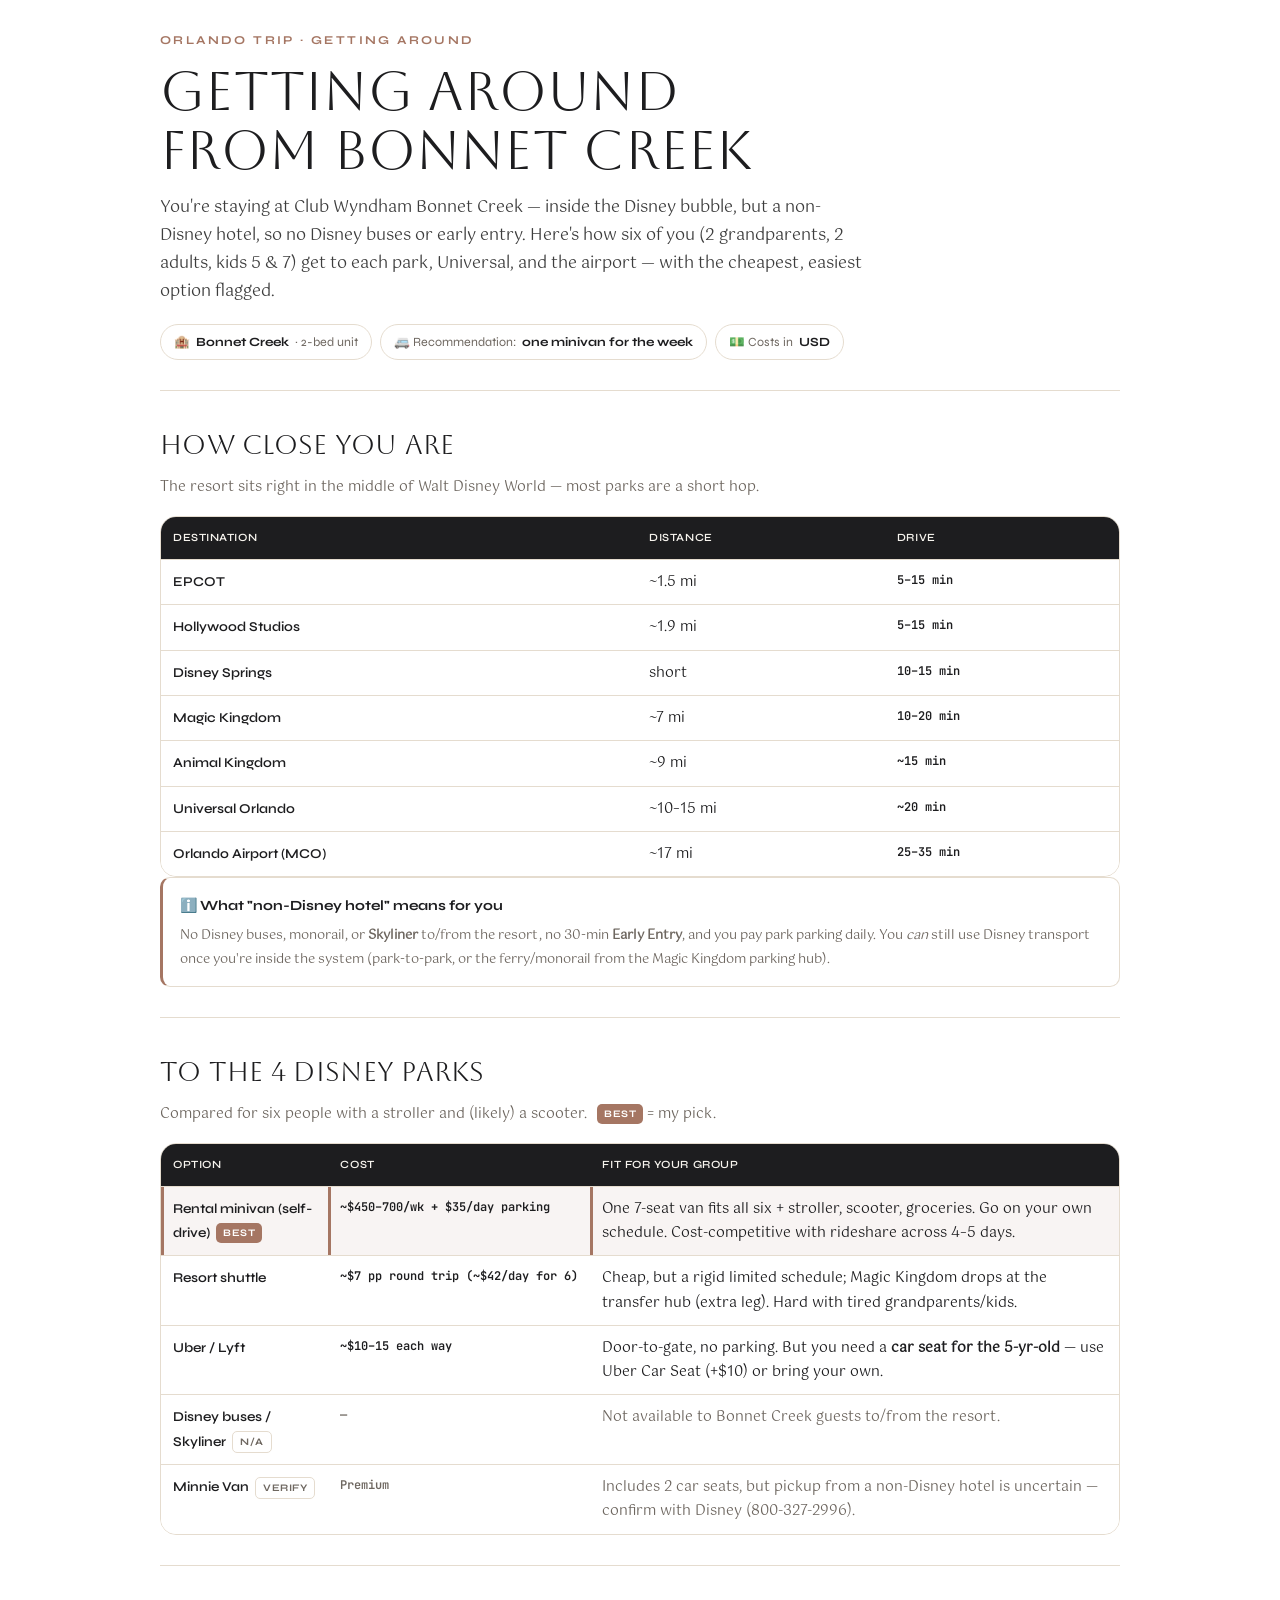
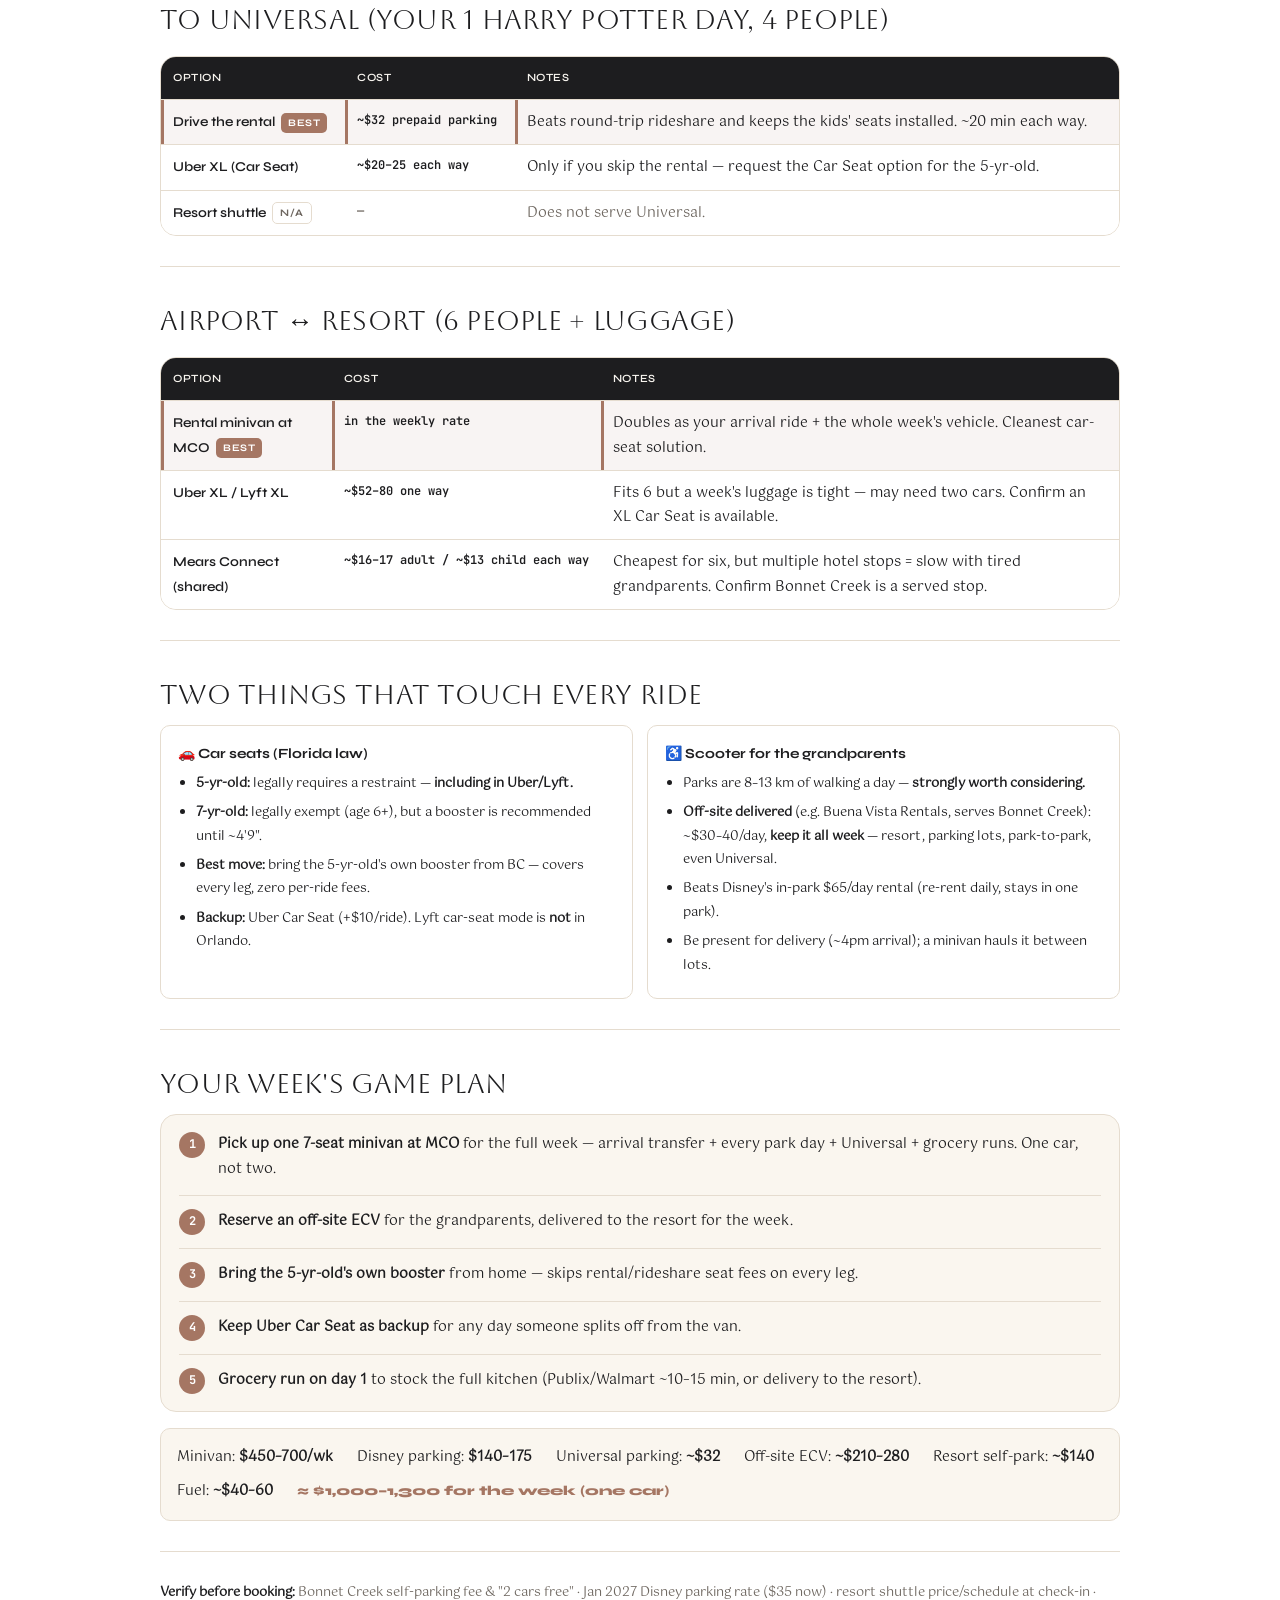
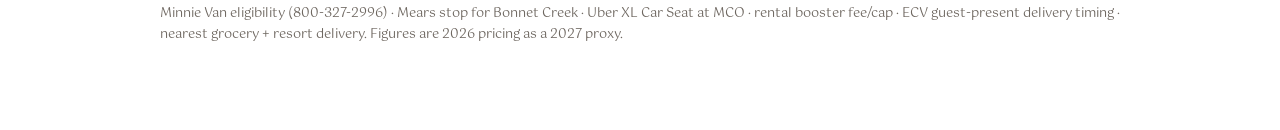
==== getting-around.html @ 9d014bed "Orlando 2027 family trip planner — initial site Magic Kingdom day planner, Money Map, and Getting Ar" ====
<!doctype html>
<html lang="en">
<head>
<meta charset="utf-8">
<meta name="viewport" content="width=device-width, initial-scale=1">
<title>Orlando 2027 — Getting Around</title>
<link rel="stylesheet" href="styles.css">
</head>
<body>
<div class="wrap">
  <header>
    <p class="eyebrow">Orlando Trip · Getting Around</p>
    <h1>Getting around from Bonnet Creek</h1>
    <p class="sub">You're staying at Club Wyndham Bonnet Creek — inside the Disney bubble, but a non-Disney hotel, so no Disney buses or early entry. Here's how six of you (2 grandparents, 2 adults, kids 5 &amp; 7) get to each park, Universal, and the airport — with the cheapest, easiest option flagged.</p>
    <div class="meta-row">
      <span class="chip">🏨 <b>Bonnet Creek</b> · 2-bed unit</span>
      <span class="chip">🚐 Recommendation: <b>one minivan for the week</b></span>
      <span class="chip">💵 Costs in <b>USD</b></span>
    </div>
  </header>

  <hr class="rule" />

  <h2>How close you are</h2>
  <p class="h2note">The resort sits right in the middle of Walt Disney World — most parks are a short hop.</p>
  <div class="tablecard"><div class="scroller"><table>
    <thead><tr><th>Destination</th><th>Distance</th><th>Drive</th></tr></thead>
    <tbody>
      <tr><td class="opt">EPCOT</td><td>~1.5 mi</td><td class="money-c">5–15 min</td></tr>
      <tr><td class="opt">Hollywood Studios</td><td>~1.9 mi</td><td class="money-c">5–15 min</td></tr>
      <tr><td class="opt">Disney Springs</td><td>short</td><td class="money-c">10–15 min</td></tr>
      <tr><td class="opt">Magic Kingdom</td><td>~7 mi</td><td class="money-c">10–20 min</td></tr>
      <tr><td class="opt">Animal Kingdom</td><td>~9 mi</td><td class="money-c">~15 min</td></tr>
      <tr><td class="opt">Universal Orlando</td><td>~10–15 mi</td><td class="money-c">~20 min</td></tr>
      <tr><td class="opt">Orlando Airport (MCO)</td><td>~17 mi</td><td class="money-c">25–35 min</td></tr>
    </tbody>
  </table></div></div>
  <div class="flag"><h4>ℹ️ What "non-Disney hotel" means for you</h4><p>No Disney buses, monorail, or <b>Skyliner</b> to/from the resort, no 30-min <b>Early Entry</b>, and you pay park parking daily. You <em>can</em> still use Disney transport once you're inside the system (park-to-park, or the ferry/monorail from the Magic Kingdom parking hub).</p></div>

  <hr class="rule" />

  <h2>To the 4 Disney parks</h2>
  <p class="h2note">Compared for six people with a stroller and (likely) a scooter. <span class="tag best">Best</span> = my pick.</p>
  <div class="tablecard"><div class="scroller"><table>
    <thead><tr><th>Option</th><th>Cost</th><th>Fit for your group</th></tr></thead>
    <tbody>
      <tr class="pick"><td><span class="opt">Rental minivan (self-drive)</span><span class="tag best">Best</span></td><td class="money-c">~$450–700/wk + $35/day parking</td><td>One 7-seat van fits all six + stroller, scooter, groceries. Go on your own schedule. Cost-competitive with rideshare across 4–5 days.</td></tr>
      <tr><td><span class="opt">Resort shuttle</span></td><td class="money-c">~$7 pp round trip (~$42/day for 6)</td><td>Cheap, but a rigid limited schedule; Magic Kingdom drops at the transfer hub (extra leg). Hard with tired grandparents/kids.</td></tr>
      <tr><td><span class="opt">Uber / Lyft</span></td><td class="money-c">~$10–15 each way</td><td>Door-to-gate, no parking. But you need a <b>car seat for the 5-yr-old</b> — use Uber Car Seat (+$10) or bring your own.</td></tr>
      <tr class="off"><td><span class="opt">Disney buses / Skyliner</span><span class="tag no">N/A</span></td><td class="money-c">—</td><td>Not available to Bonnet Creek guests to/from the resort.</td></tr>
      <tr class="off"><td><span class="opt">Minnie Van</span><span class="tag no">Verify</span></td><td class="money-c">Premium</td><td>Includes 2 car seats, but pickup from a non-Disney hotel is uncertain — confirm with Disney (800-327-2996).</td></tr>
    </tbody>
  </table></div></div>

  <hr class="rule" />

  <h2>To Universal (your 1 Harry Potter day, 4 people)</h2>
  <div class="tablecard"><div class="scroller"><table>
    <thead><tr><th>Option</th><th>Cost</th><th>Notes</th></tr></thead>
    <tbody>
      <tr class="pick"><td><span class="opt">Drive the rental</span><span class="tag best">Best</span></td><td class="money-c">~$32 prepaid parking</td><td>Beats round-trip rideshare and keeps the kids' seats installed. ~20 min each way.</td></tr>
      <tr><td><span class="opt">Uber XL (Car Seat)</span></td><td class="money-c">~$20–25 each way</td><td>Only if you skip the rental — request the Car Seat option for the 5-yr-old.</td></tr>
      <tr class="off"><td><span class="opt">Resort shuttle</span><span class="tag no">N/A</span></td><td class="money-c">—</td><td>Does not serve Universal.</td></tr>
    </tbody>
  </table></div></div>

  <hr class="rule" />

  <h2>Airport ↔ resort (6 people + luggage)</h2>
  <div class="tablecard"><div class="scroller"><table>
    <thead><tr><th>Option</th><th>Cost</th><th>Notes</th></tr></thead>
    <tbody>
      <tr class="pick"><td><span class="opt">Rental minivan at MCO</span><span class="tag best">Best</span></td><td class="money-c">in the weekly rate</td><td>Doubles as your arrival ride + the whole week's vehicle. Cleanest car-seat solution.</td></tr>
      <tr><td><span class="opt">Uber XL / Lyft XL</span></td><td class="money-c">~$52–80 one way</td><td>Fits 6 but a week's luggage is tight — may need two cars. Confirm an XL Car Seat is available.</td></tr>
      <tr><td><span class="opt">Mears Connect (shared)</span></td><td class="money-c">~$16–17 adult / ~$13 child each way</td><td>Cheapest for six, but multiple hotel stops = slow with tired grandparents. Confirm Bonnet Creek is a served stop.</td></tr>
    </tbody>
  </table></div></div>

  <hr class="rule" />

  <h2>Two things that touch every ride</h2>
  <div class="cards">
    <div class="card"><h4>🚗 Car seats (Florida law)</h4><ul>
      <li><b>5-yr-old:</b> legally requires a restraint — <b>including in Uber/Lyft.</b></li>
      <li><b>7-yr-old:</b> legally exempt (age 6+), but a booster is recommended until ~4'9".</li>
      <li><b>Best move:</b> bring the 5-yr-old's own booster from BC — covers every leg, zero per-ride fees.</li>
      <li><b>Backup:</b> Uber Car Seat (+$10/ride). Lyft car-seat mode is <b>not</b> in Orlando.</li>
    </ul></div>
    <div class="card"><h4>♿ Scooter for the grandparents</h4><ul>
      <li>Parks are 8–13 km of walking a day — <b>strongly worth considering.</b></li>
      <li><b>Off-site delivered</b> (e.g. Buena Vista Rentals, serves Bonnet Creek): ~$30–40/day, <b>keep it all week</b> — resort, parking lots, park-to-park, even Universal.</li>
      <li>Beats Disney's in-park $65/day rental (re-rent daily, stays in one park).</li>
      <li>Be present for delivery (~4pm arrival); a minivan hauls it between lots.</li>
    </ul></div>
  </div>

  <hr class="rule" />

  <h2>Your week's game plan</h2>
  <div class="plan-steps">
    <div class="st"><div class="n">1</div><div class="t"><b>Pick up one 7-seat minivan at MCO</b> for the full week — arrival transfer + every park day + Universal + grocery runs. One car, not two.</div></div>
    <div class="st"><div class="n">2</div><div class="t"><b>Reserve an off-site ECV</b> for the grandparents, delivered to the resort for the week.</div></div>
    <div class="st"><div class="n">3</div><div class="t"><b>Bring the 5-yr-old's own booster</b> from home — skips rental/rideshare seat fees on every leg.</div></div>
    <div class="st"><div class="n">4</div><div class="t"><b>Keep Uber Car Seat as backup</b> for any day someone splits off from the van.</div></div>
    <div class="st"><div class="n">5</div><div class="t"><b>Grocery run on day 1</b> to stock the full kitchen (Publix/Walmart ~10–15 min, or delivery to the resort).</div></div>
  </div>
  <div class="costbox">
    <div>Minivan: <b>$450–700/wk</b></div>
    <div>Disney parking: <b>$140–175</b></div>
    <div>Universal parking: <b>~$32</b></div>
    <div>Off-site ECV: <b>~$210–280</b></div>
    <div>Resort self-park: <b>~$140</b></div>
    <div>Fuel: <b>~$40–60</b></div>
    <div class="tot">≈ $1,000–1,300 for the week (one car)</div>
  </div>

  <hr class="rule" />

  <p class="foot"><b>Verify before booking:</b> Bonnet Creek self-parking fee &amp; "2 cars free" · Jan 2027 Disney parking rate ($35 now) · resort shuttle price/schedule at check-in · Minnie Van eligibility (800-327-2996) · Mears stop for Bonnet Creek · Uber XL Car Seat at MCO · rental booster fee/cap · ECV guest-present delivery timing · nearest grocery + resort delivery. Figures are 2026 pricing as a 2027 proxy.</p>
</div>
</body>
</html>
---- styles.css ----
/* Orlando 2027 — Upstream Editorial (on white). Personal use. */
@import url('https://fonts.googleapis.com/css2?family=Aboreto&family=Gotu&family=Syne:wght@600;700;800&family=JetBrains+Mono:wght@500;700&display=swap');

:root{
  --bg:#ffffff; --raised:#FAF6EF; --surface:#ffffff;
  --ink:#1d1d1f; --ink-2:#3D3D3D; --muted:#6e6760;
  --line:#e5dccf; --line-2:#D1D6D6;
  --clay:#A57663; --clay-h:#8a5f4f; --gold:#D8A36B; --sage:#5b7a5e; --terra:#b04a37; --amber:#c88a2a; --tert:#92887F;
  --radius:16px; --radius-sm:10px;
  --shadow:0 1px 2px rgba(29,29,31,.04), 0 10px 28px rgba(29,29,31,.05);
  /* land wayfinding (earthy) */
  --l-main:#A57663; --l-adv:#5b7a5e; --l-front:#c88a2a; --l-lib:#92887F; --l-fant:#b04a37; --l-tom:#6e6760;
}

*{ box-sizing:border-box; }
html{ -webkit-text-size-adjust:100%; }
body{ margin:0; background:var(--bg); color:var(--ink); font-family:'Gotu',Georgia,serif; font-size:15px; line-height:1.8; -webkit-font-smoothing:antialiased; }
.wrap{ max-width:1000px; margin:0 auto; padding:30px 20px 72px; }

.eyebrow{ font-family:'Syne',sans-serif; font-size:12px; font-weight:700; letter-spacing:.2em; text-transform:uppercase; color:var(--clay); margin:0 0 10px; }
h1{ font-family:'Aboreto',serif; font-weight:400; font-size:clamp(34px,5.5vw,54px); line-height:1.1; margin:0 0 14px; letter-spacing:.005em; color:var(--ink); text-wrap:balance; }
h2{ font-family:'Aboreto',serif; font-weight:400; font-size:clamp(21px,3vw,27px); margin:0 0 5px; letter-spacing:.01em; }
h3{ font-family:'Syne',sans-serif; font-weight:700; font-size:15px; margin:0 0 6px; }
.sub{ color:var(--ink-2); font-size:15.5px; margin:0; max-width:64ch; }
.h2note{ color:var(--muted); font-size:14px; margin:2px 0 16px; max-width:70ch; }

.meta-row{ display:flex; flex-wrap:wrap; gap:8px; margin-top:18px; }
.chip{ display:inline-flex; align-items:center; gap:6px; background:var(--surface); border:1px solid var(--line); border-radius:100px; padding:6px 13px; font-size:12.5px; color:var(--muted); font-family:'Syne',sans-serif; }
.chip b{ color:var(--ink); font-weight:700; }

.rule{ height:1px; background:var(--line); border:0; margin:30px 0; }

/* map */
.mapcard{ background:var(--raised); border:1px solid var(--line); border-radius:var(--radius); padding:10px; }
.mapcard img{ width:100%; height:auto; display:block; border-radius:10px; cursor:zoom-in; background:#fff; }
.mapcap{ font-size:12.5px; color:var(--muted); margin:10px 4px 2px; }
.legend{ display:flex; flex-wrap:wrap; gap:8px 16px; margin:14px 2px 2px; }
.lg{ display:inline-flex; align-items:center; gap:7px; font-size:12.5px; color:var(--muted); font-family:'Syne',sans-serif; }
.sw{ width:12px; height:12px; border-radius:3px; flex:none; }

.route{ background:var(--raised); border:1px solid var(--line); border-left:3px solid var(--clay); border-radius:var(--radius-sm); padding:14px 16px; margin-top:14px; }
.route h3{ color:var(--clay); font-size:12px; letter-spacing:.12em; text-transform:uppercase; margin:0 0 7px; }
.route p{ margin:0; font-size:14px; }
.route .step{ color:var(--muted); }

/* cards / callouts */
.cards,.callout,.flags{ display:grid; grid-template-columns:repeat(auto-fit,minmax(250px,1fr)); gap:14px; }
.card,.exp,.flag{ background:var(--surface); border:1px solid var(--line); border-radius:var(--radius-sm); padding:15px 17px; }
.exp,.flag{ border-left:3px solid var(--clay); }
.flag.red{ border-left-color:var(--terra); }
.card h3,.card h4,.exp h4,.flag h4{ font-family:'Syne',sans-serif; font-weight:700; margin:0 0 6px; font-size:14px; }
.card p,.exp p,.flag p{ margin:0; font-size:13px; color:var(--muted); }
.card ul{ margin:0; padding-left:18px; } .card li{ font-size:13px; margin-bottom:6px; }
.exp .cost{ color:var(--amber); font-family:'JetBrains Mono',monospace; font-weight:700; }

/* tables */
.tablecard{ border:1px solid var(--line); border-radius:var(--radius); overflow:hidden; margin-top:12px; }
.scroller{ overflow-x:auto; -webkit-overflow-scrolling:touch; }
table{ border-collapse:collapse; width:100%; min-width:760px; font-size:13.5px; }
thead th{ position:sticky; top:0; z-index:2; background:var(--ink); color:#f7f4ee; text-align:left; font-family:'Syne',sans-serif; font-weight:600; font-size:11px; letter-spacing:.05em; text-transform:uppercase; padding:11px 12px; white-space:nowrap; }
tbody td{ padding:10px 12px; border-top:1px solid var(--line); vertical-align:top; background:var(--surface); }
tbody tr:hover td{ background:var(--raised); }
th.stick,td.stick{ position:sticky; left:0; z-index:1; min-width:240px; }
thead th.stick{ z-index:3; }
td.stick{ background:var(--surface); box-shadow:1px 0 0 var(--line); }
tbody tr:hover td.stick{ background:var(--raised); }
.landrow td{ background:var(--raised); border-top:2px solid var(--line); font-family:'Syne',sans-serif; font-weight:700; font-size:12px; letter-spacing:.05em; text-transform:uppercase; color:var(--clay); padding:8px 12px; position:sticky; left:0; }
.grouprow td{ background:var(--raised); border-top:2px solid var(--line); font-family:'Syne',sans-serif; font-weight:700; font-size:12px; letter-spacing:.05em; text-transform:uppercase; color:var(--clay); padding:8px 12px; }

.num{ display:inline-flex; align-items:center; justify-content:center; min-width:24px; height:24px; padding:0 5px; border-radius:7px; color:#fff; font-family:'JetBrains Mono',monospace; font-size:12px; font-weight:700; flex:none; }
.aname{ font-family:'Syne',sans-serif; font-weight:600; color:var(--ink); }
.subtle{ color:var(--muted); font-size:11.5px; }
.pills{ display:flex; flex-wrap:wrap; gap:4px; margin-top:6px; }
.pill{ font-family:'Syne',sans-serif; font-size:10.5px; font-weight:600; padding:1px 7px; border-radius:5px; border:1px solid; white-space:nowrap; }
.stars{ color:var(--gold); font-size:12px; letter-spacing:1px; }
.p-thrill{ color:var(--terra); border-color:color-mix(in srgb,var(--terra) 45%,transparent); background:color-mix(in srgb,var(--terra) 9%,transparent); }
.p-dark{ color:var(--ink-2); border-color:color-mix(in srgb,var(--ink-2) 35%,transparent); background:color-mix(in srgb,var(--ink-2) 7%,transparent); }
.p-drop{ color:var(--clay); border-color:color-mix(in srgb,var(--clay) 45%,transparent); background:color-mix(in srgb,var(--clay) 9%,transparent); }
.p-spin{ color:var(--amber); border-color:color-mix(in srgb,var(--amber) 45%,transparent); background:color-mix(in srgb,var(--amber) 9%,transparent); }
.p-wet{ color:var(--tert); border-color:color-mix(in srgb,var(--tert) 50%,transparent); background:color-mix(in srgb,var(--tert) 10%,transparent); }
.p-ac{ color:var(--sage); border-color:color-mix(in srgb,var(--sage) 45%,transparent); background:color-mix(in srgb,var(--sage) 9%,transparent); }
.p-swap{ color:var(--clay); border-color:color-mix(in srgb,var(--clay) 45%,transparent); background:color-mix(in srgb,var(--clay) 9%,transparent); }
.p-meet{ color:var(--gold); border-color:color-mix(in srgb,var(--gold) 55%,transparent); background:color-mix(in srgb,var(--gold) 12%,transparent); }

.wait,.len{ font-family:'JetBrains Mono',monospace; font-size:12px; white-space:nowrap; }
.wait{ font-weight:700; }
.ll{ font-family:'JetBrains Mono',monospace; font-size:11px; font-weight:700; white-space:nowrap; }
.ll-mp{ color:var(--clay);} .ll-ill{ color:var(--terra);} .ll-vq{ color:var(--sage);} .ll-no{ color:var(--muted); font-weight:500; }
.plan{ display:inline-flex; align-items:center; justify-content:center; min-width:24px; height:24px; padding:0 7px; border-radius:6px; background:var(--clay); color:#fff; font-family:'JetBrains Mono',monospace; font-weight:700; font-size:12px; }
.plan.flex{ background:transparent; color:var(--muted); border:1px dashed var(--line); font-weight:500; }

/* editable */
th.mycol{ background:var(--clay); }
td.mycol{ background:color-mix(in srgb,var(--clay) 6%,var(--surface)); }
tbody tr:hover td.mycol{ background:color-mix(in srgb,var(--clay) 10%,var(--raised)); }
.myorder,.mynote{ font-family:'Gotu',serif; font-size:12.5px; padding:5px 7px; border:1px solid var(--line); border-radius:6px; background:#fff; color:var(--ink); }
.myorder{ width:46px; text-align:center; font-family:'JetBrains Mono',monospace; font-weight:700; }
.mynote{ width:160px; }
.myorder:focus,.mynote:focus{ outline:2px solid var(--clay); border-color:var(--clay); }
.myorder::placeholder,.mynote::placeholder{ color:var(--muted); opacity:.5; }

.toolbar{ display:flex; flex-wrap:wrap; gap:8px; align-items:center; margin:18px 0 2px; }
.btn{ font-family:'Syne',sans-serif; font-size:13px; font-weight:700; padding:8px 14px; border-radius:var(--radius-sm); border:1px solid var(--line); background:var(--surface); color:var(--ink); cursor:pointer; }
.btn:hover{ border-color:var(--clay); color:var(--clay); }
.btn.primary{ background:var(--clay); color:#fff; border-color:var(--clay); }
.btn.primary:hover{ background:var(--clay-h); color:#fff; }
.toolhint{ font-size:12px; color:var(--muted); flex:1 1 200px; }
.flash{ font-family:'Syne',sans-serif; font-size:12.5px; font-weight:700; color:var(--sage); }

/* money */
.cost{ font-family:'JetBrains Mono',monospace; font-weight:700; letter-spacing:1px; white-space:nowrap; }
.c1{ color:var(--sage);} .c2{ color:var(--tert);} .c3{ color:var(--amber);} .c4{ color:var(--clay);} .c5{ color:var(--terra);}
.cx{ color:var(--muted); font-family:'JetBrains Mono',monospace; font-size:11px; }
.val{ white-space:nowrap; font-size:13px; letter-spacing:1px; }
.v5,.v4{ color:var(--sage);} .v3{ color:var(--amber);} .v2,.v1{ color:var(--muted);}
.verdict{ font-size:13px; }
.item{ font-family:'Syne',sans-serif; font-weight:600; }
.note{ color:var(--muted); font-size:12px; margin-top:2px; }

.cal{ display:flex; flex-direction:column; }
.calrow{ display:grid; grid-template-columns:140px 1fr; gap:14px; padding:12px 0; border-top:1px solid var(--line); }
.calrow:first-child{ border-top:0; }
.calwhen{ font-family:'Syne',sans-serif; font-weight:700; color:var(--clay); font-size:13px; }
.calwhat{ font-size:13.5px; }

.moves{ counter-reset:m; list-style:none; padding:0; margin:0; display:flex; flex-direction:column; gap:10px; }
.moves li{ counter-increment:m; position:relative; padding:12px 15px 12px 48px; background:var(--surface); border:1px solid var(--line); border-radius:var(--radius-sm); font-size:14px; }
.moves li::before{ content:counter(m); position:absolute; left:13px; top:13px; width:24px; height:24px; border-radius:50%; background:var(--clay); color:#fff; font-family:'JetBrains Mono',monospace; font-weight:700; font-size:12px; display:flex; align-items:center; justify-content:center; }

.costbox{ display:flex; flex-wrap:wrap; gap:10px 24px; margin-top:16px; padding:16px; background:var(--raised); border:1px solid var(--line); border-radius:var(--radius-sm); }
.costbox div{ font-size:13.5px; } .costbox b{ color:var(--ink); } .costbox .tot{ color:var(--clay); font-family:'Syne',sans-serif; font-weight:800; }

/* transport */
tr.pick td{ background:color-mix(in srgb,var(--clay) 8%,var(--surface)); box-shadow:inset 3px 0 0 var(--clay); }
tr.pick:hover td{ background:color-mix(in srgb,var(--clay) 12%,var(--raised)); }
tr.off td{ color:var(--muted); }
.opt{ font-family:'Syne',sans-serif; font-weight:600; color:var(--ink); }
.tag{ display:inline-block; font-family:'Syne',sans-serif; font-size:10px; font-weight:700; letter-spacing:.05em; text-transform:uppercase; padding:1px 7px; border-radius:5px; margin-left:6px; vertical-align:middle; }
.tag.best{ color:#fff; background:var(--clay); } .tag.no{ color:var(--muted); border:1px solid var(--line); }
.money-c{ font-family:'JetBrains Mono',monospace; font-size:12px; white-space:nowrap; font-weight:600; }
.plan-steps{ background:var(--raised); border:1px solid var(--line); border-radius:var(--radius); padding:4px 18px; }
.plan-steps .st{ display:grid; grid-template-columns:26px 1fr; gap:13px; padding:13px 0; border-top:1px solid var(--line); align-items:start; }
.plan-steps .st:first-child{ border-top:0; }
.plan-steps .n{ width:26px; height:26px; border-radius:50%; background:var(--clay); color:#fff; font-family:'JetBrains Mono',monospace; font-weight:700; font-size:12px; display:flex; align-items:center; justify-content:center; }
.plan-steps .t{ font-size:14px; }

/* index / hub */
.hero-meta{ display:flex; flex-wrap:wrap; gap:16px 28px; margin-top:20px; padding-top:20px; border-top:1px solid var(--line); }
.hero-meta div{ font-size:13.5px; color:var(--muted); } .hero-meta b{ display:block; color:var(--ink); font-family:'Syne',sans-serif; font-weight:700; font-size:15px; margin-bottom:1px; }
.navgrid{ display:grid; grid-template-columns:repeat(auto-fit,minmax(260px,1fr)); gap:16px; margin-top:8px; }
a.navcard{ display:block; text-decoration:none; color:inherit; background:var(--surface); border:1px solid var(--line); border-radius:var(--radius); padding:20px 22px; transition:border-color .2s, transform .2s; }
a.navcard:hover{ border-color:var(--clay); transform:translateY(-2px); }
a.navcard .k{ font-family:'Syne',sans-serif; font-size:11px; font-weight:700; letter-spacing:.12em; text-transform:uppercase; color:var(--clay); }
a.navcard h3{ font-family:'Aboreto',serif; font-weight:400; font-size:22px; margin:6px 0 6px; letter-spacing:.01em; }
a.navcard p{ margin:0; font-size:13px; color:var(--muted); }

.foot{ color:var(--muted); font-size:12.5px; margin-top:24px; line-height:1.7; } .foot b{ color:var(--ink); }
.legendline{ display:flex; flex-wrap:wrap; gap:6px 16px; font-size:11.5px; color:var(--muted); margin:10px 2px 0; font-family:'Syne',sans-serif; }
a{ color:var(--clay); }

@media (max-width:560px){ .wrap{ padding:22px 14px 56px; } }

@media print{
  body{ background:#fff; color:#000; }
  .meta-row,.mapcard,.route,.callout,.flags,.toolbar,.legend,.pilllegend,.legendline,.sub,.eyebrow,.rule,.h2note{ display:none !important; }
  h1{ font-size:24px; } h2{ font-size:16px; margin:14px 0 6px; }
  .tablecard{ border:none; } .scroller{ overflow:visible; }
  table{ min-width:0 !important; font-size:10px; }
  thead th{ background:#fff !important; color:#000 !important; border-bottom:1.5px solid #000; position:static; }
  th.mycol,td.mycol,tbody td,tr.pick td{ background:#fff !important; box-shadow:none !important; }
  td.stick,th.stick{ position:static; box-shadow:none; min-width:0; }
  .num,.plan,.moves li::before,.plan-steps .n,.tag.best{ background:#fff !important; color:#000 !important; border:1px solid #000; }
  .pill{ background:#fff !important; border:1px solid #999 !important; color:#000 !important; }
  .stars,.ll,.cost,.val,.subtle,.calwhen,.opt{ color:#000 !important; }
  .myorder,.mynote{ border:1px solid #999 !important; }
  @page{ margin:0.5in; }
}
@media (prefers-reduced-motion:no-preference){ .wrap>*{ animation:rise .5s both; } @keyframes rise{ from{opacity:0;transform:translateY(6px);} to{opacity:1;transform:none;} } }
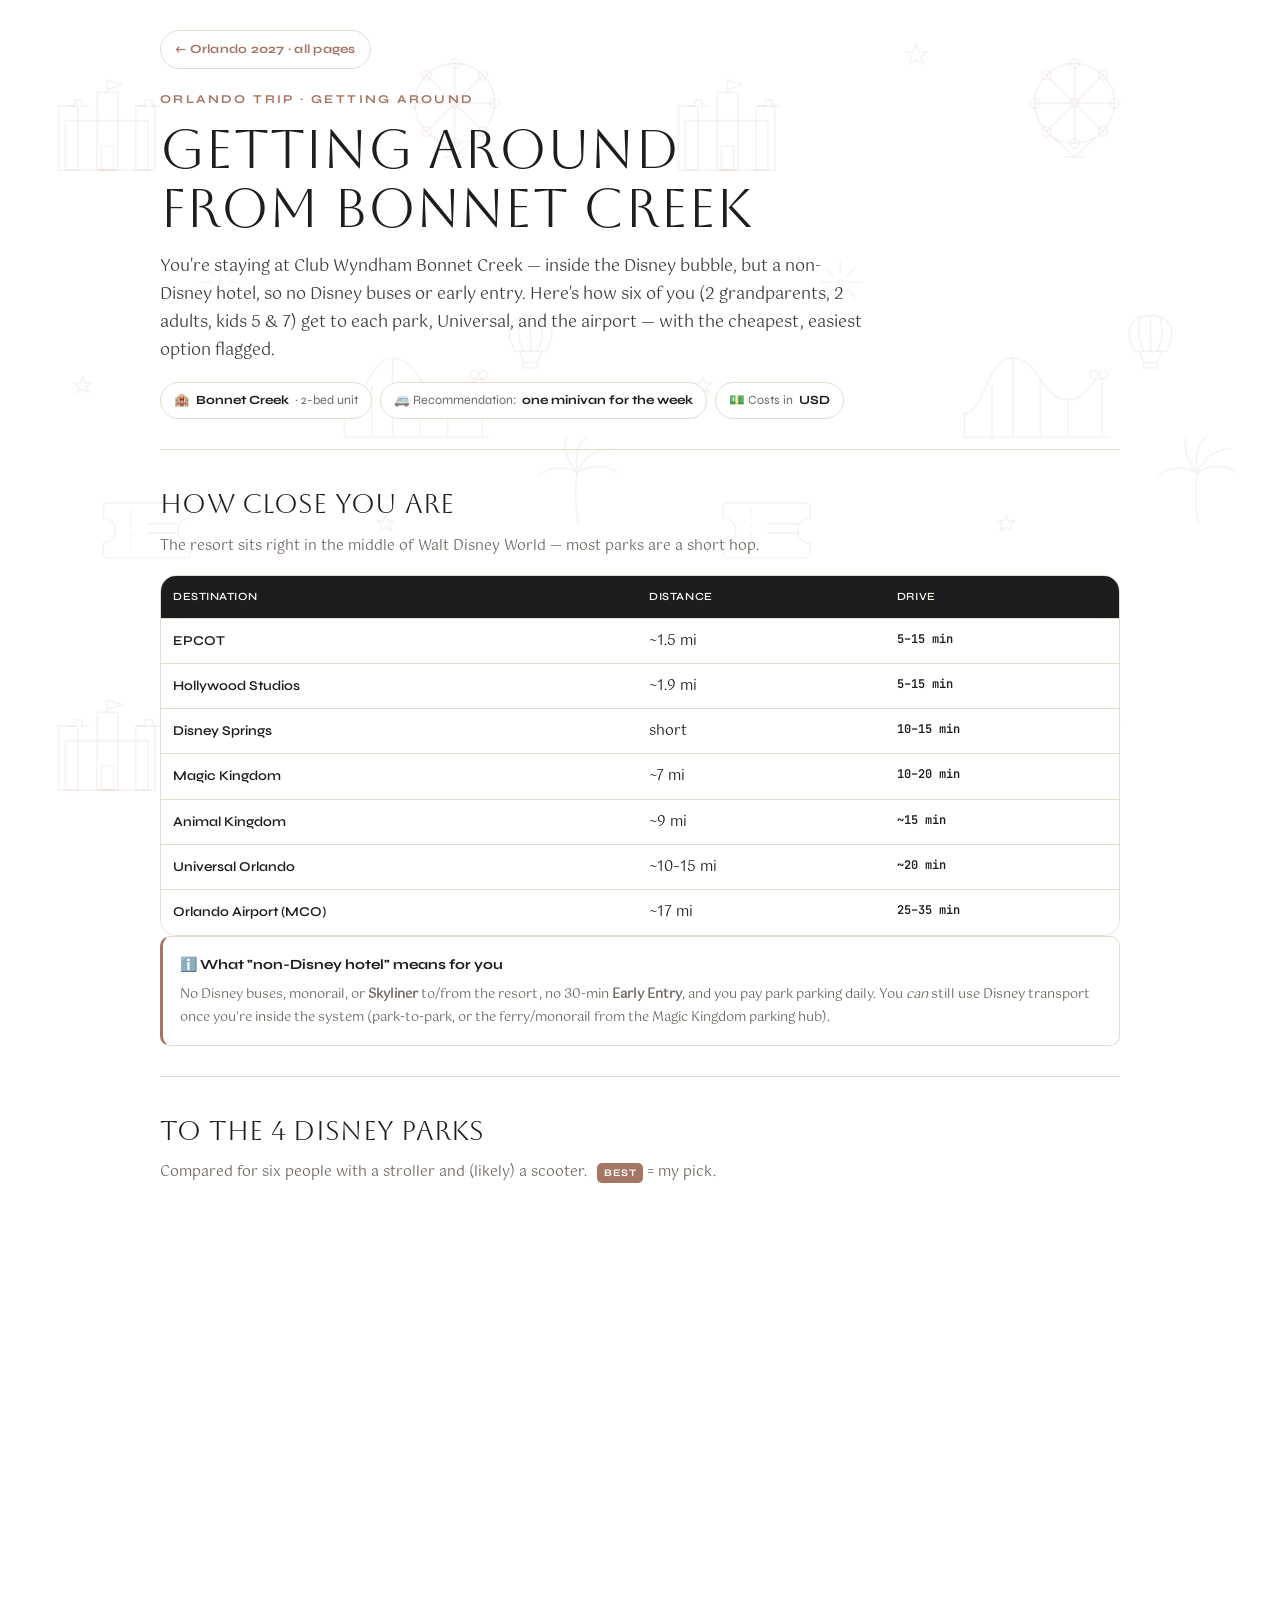
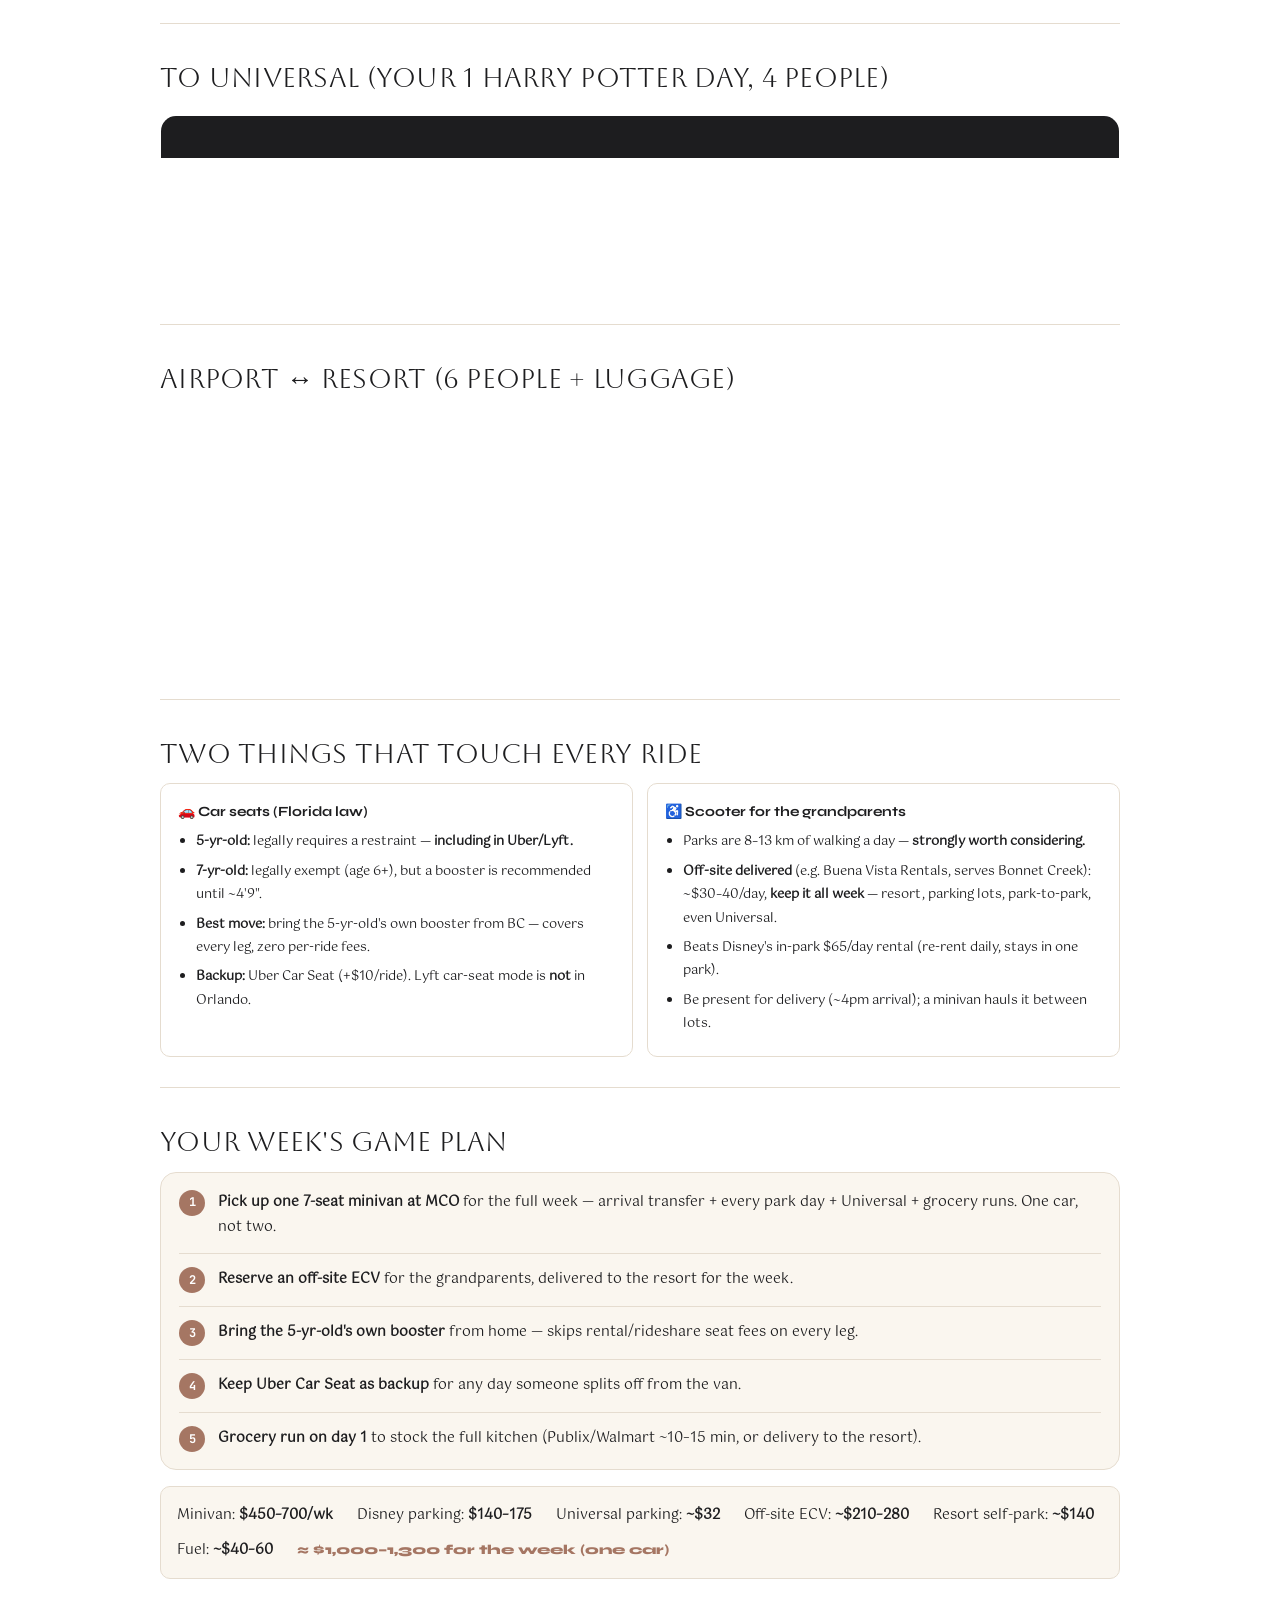
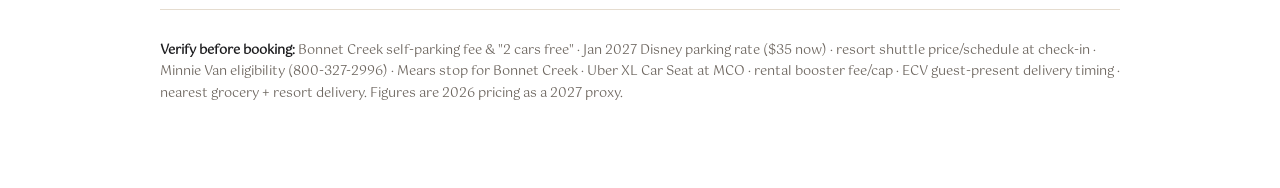
==== commit 131c365f: "Add Home nav to each page + faint park-motif background Co-Authored-By: Claude Opus 4.8 <noreply@ant" ====
--- a/getting-around.html
+++ b/getting-around.html
@@ -8,6 +8,7 @@
 </head>
 <body>
 <div class="wrap">
+  <nav class="topnav"><a class="home" href="index.html">← Orlando 2027 · all pages</a></nav>
   <header>
     <p class="eyebrow">Orlando Trip · Getting Around</p>
     <h1>Getting around from Bonnet Creek</h1>
--- a/styles.css
+++ b/styles.css
@@ -15,7 +15,13 @@
 *{ box-sizing:border-box; }
 html{ -webkit-text-size-adjust:100%; }
 body{ margin:0; background:var(--bg); color:var(--ink); font-family:'Gotu',Georgia,serif; font-size:15px; line-height:1.8; -webkit-font-smoothing:antialiased; }
-.wrap{ max-width:1000px; margin:0 auto; padding:30px 20px 72px; }
+.wrap{ max-width:1000px; margin:0 auto; padding:30px 20px 72px; position:relative; z-index:1; }
+body::before{ content:""; position:fixed; inset:0; z-index:0; background:url('bg.svg') repeat; background-size:620px 620px; pointer-events:none; }
+
+/* top nav (home) */
+.topnav{ margin-bottom:20px; }
+.topnav a.home{ display:inline-flex; align-items:center; gap:7px; font-family:'Syne',sans-serif; font-size:12.5px; font-weight:700; letter-spacing:.02em; color:var(--clay); text-decoration:none; padding:7px 14px; border:1px solid var(--line); border-radius:100px; background:var(--surface); }
+.topnav a.home:hover{ border-color:var(--clay); background:var(--raised); }
 
 .eyebrow{ font-family:'Syne',sans-serif; font-size:12px; font-weight:700; letter-spacing:.2em; text-transform:uppercase; color:var(--clay); margin:0 0 10px; }
 h1{ font-family:'Aboreto',serif; font-weight:400; font-size:clamp(34px,5.5vw,54px); line-height:1.1; margin:0 0 14px; letter-spacing:.005em; color:var(--ink); text-wrap:balance; }
@@ -162,7 +168,8 @@
 
 @media print{
   body{ background:#fff; color:#000; }
-  .meta-row,.mapcard,.route,.callout,.flags,.toolbar,.legend,.pilllegend,.legendline,.sub,.eyebrow,.rule,.h2note{ display:none !important; }
+  body::before{ display:none !important; }
+  .topnav,.meta-row,.mapcard,.route,.callout,.flags,.toolbar,.legend,.pilllegend,.legendline,.sub,.eyebrow,.rule,.h2note{ display:none !important; }
   h1{ font-size:24px; } h2{ font-size:16px; margin:14px 0 6px; }
   .tablecard{ border:none; } .scroller{ overflow:visible; }
   table{ min-width:0 !important; font-size:10px; }
